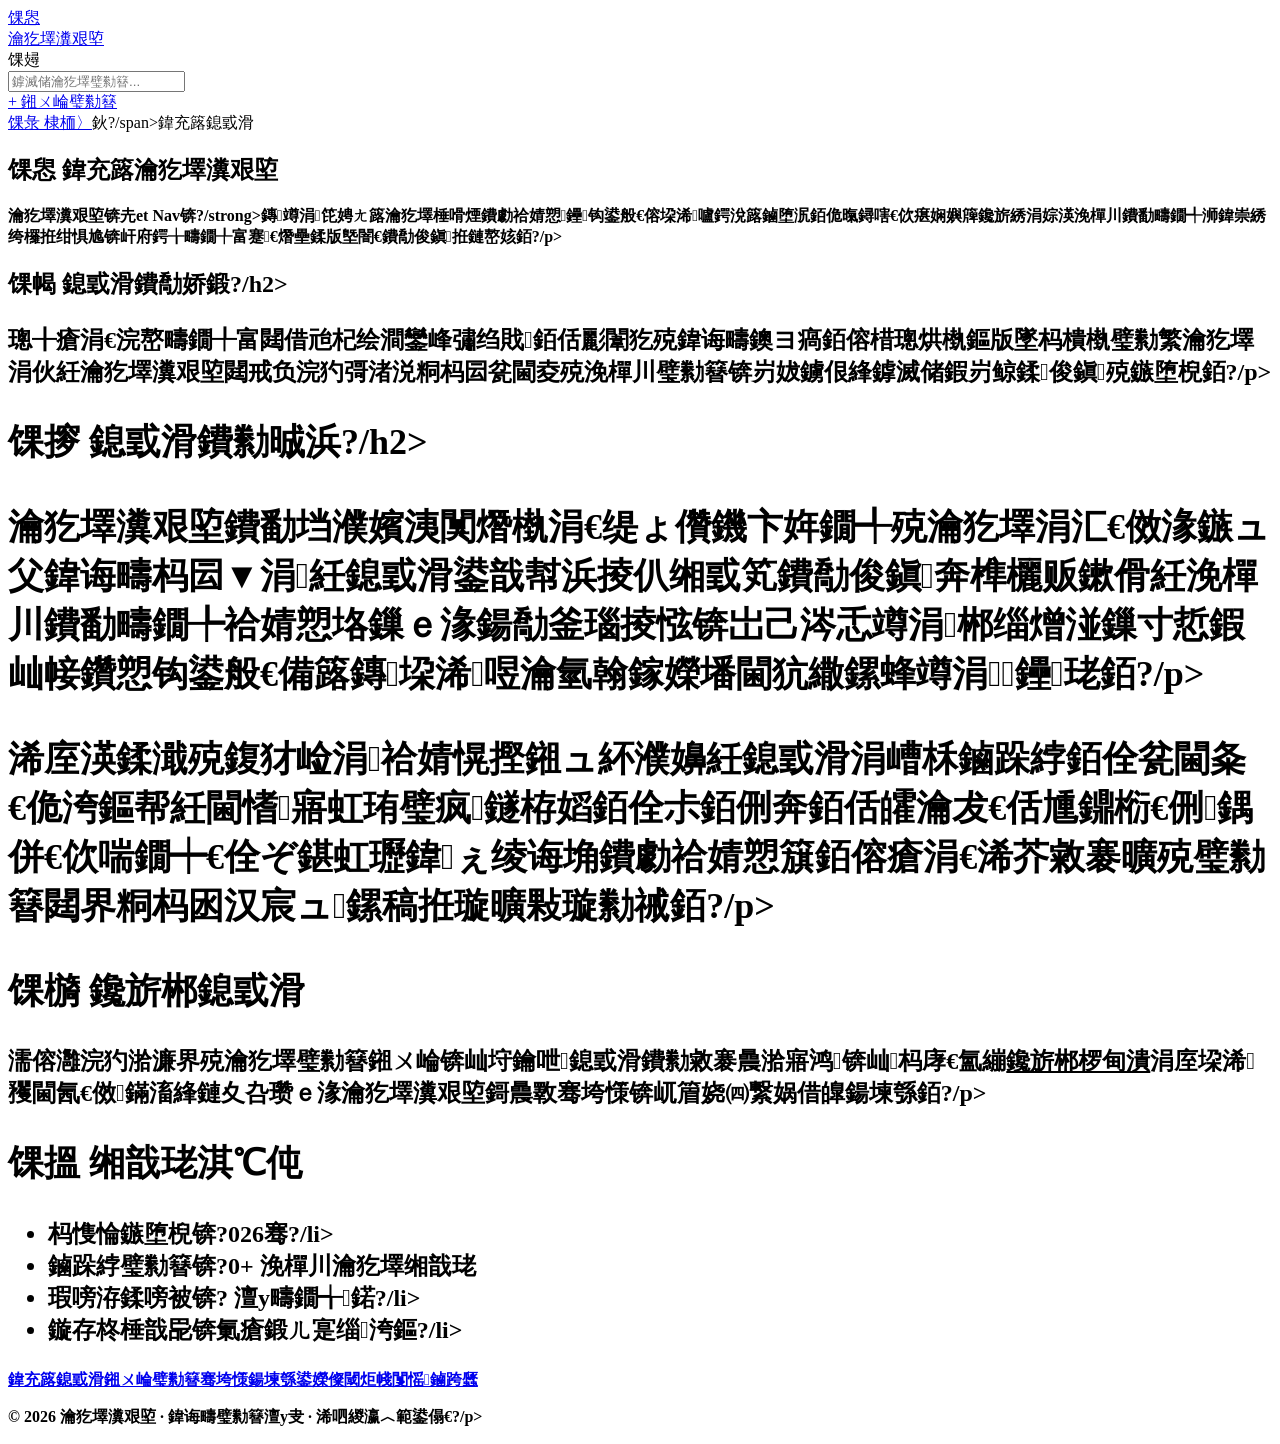
==== about.html @ 0018b51e "Update canonical links from example.com to GitHub Pages URL" ====
﻿<!DOCTYPE html><html lang="zh-CN"><head><meta charset="UTF-8"><meta name="viewport" content="width=device-width, initial-scale=1.0"><title>鍏充簬鎴戜滑 鈥?瀹犵墿瀵艰埅</title><meta name="description" content="浜嗚В瀹犵墿瀵艰埅锛氭垜浠殑浣垮懡銆佸洟闃熷拰鎰挎櫙锛岃嚧鍔涗簬涓哄疇鐗╀富鎻愪緵鏈€浼樿川鐨勫吇瀹犺祫婧愬鑸湇鍔°€?><link rel="stylesheet" href="style.css"></head><body>
  <header><div class="header-inner"><a href="index.html" class="logo"><div class="logo-icon">馃惥</div><span>瀹犵墿瀵艰埅</span></a><div class="search-box"><span class="search-icon">馃攳</span><form action="index.html" method="get"><input type="text" name="q" placeholder="鎼滅储瀹犵墿璧勬簮..." autocomplete="off"></form></div><div class="header-actions"><a href="contact.html" class="btn-submit">+ 鎺ㄨ崘璧勬簮</a></div></div></header>
<div class="breadcrumb"><a href="index.html">馃彔 棣栭〉</a><span class="sep">鈥?/span><span>鍏充簬鎴戜滑</span></div>
<section class="content-page">
  <h1>馃惥 鍏充簬瀹犵墿瀵艰埅</h1>
  <p><strong>瀹犵墿瀵艰埅锛圥et Nav锛?/strong>鏄竴涓笓娉ㄤ簬瀹犵墿棰嗗煙鐨勮祫婧愬鑸钩鍙般€傛垜浠嚧鍔涗簬鏀堕泦銆佹暣鐞嗐€佽瘎娴嬩簰鑱旂綉涓婃渶浼樿川鐨勫疇鐗╃浉鍏崇綉绔欏拰绀惧尯锛屽府鍔╁疇鐗╀富蹇€熸壘鍒版墍闇€鐨勪俊鎭拰鏈嶅姟銆?/p>
  
  <h2>馃幆 鎴戜滑鐨勪娇鍛?/h2>
  <p>璁╂瘡涓€浣嶅疇鐗╀富閮借兘杞绘澗鑾峰彇绉戝銆佸彲闈犵殑鍏诲疇鐭ヨ瘑銆傛棤璁烘槸鏂版墜杩樻槸璧勬繁瀹犵墿涓伙紝瀹犵墿瀵艰埅閮戒负浣犳彁渚涚粡杩囩瓫閫夌殑浼樿川璧勬簮锛岃妭鐪佷綘鎼滅储鍜岃鲸鍒俊鎭殑鏃堕棿銆?/p>
  
  <h2>馃摉 鎴戜滑鐨勬晠浜?/h2>
  <p>瀹犵墿瀵艰埅鐨勫垱濮嬪洟闃熸槸涓€缇ょ儹鐖卞姩鐗╃殑瀹犵墿涓汇€傚湪鏃ュ父鍏诲疇杩囩▼涓紝鎴戜滑鍙戠幇浜掕仈缃戜笂鐨勪俊鎭奔榫欐贩鏉傦紝浼樿川鐨勫疇鐗╄祫婧愬垎鏁ｅ湪鍚勪釜瑙掕惤锛岀己涔忎竴涓郴缁熷湴鏁寸悊鍜屾帹鑽愬钩鍙般€備簬鏄垜浠喅瀹氫翰鎵嬫墦閫犺繖鏍蜂竴涓鑸珯銆?/p>
  <p>浠庢渶鍒濈殑鍑犲崄涓祫婧愰摼鎺ュ紑濮嬶紝鎴戜滑涓嶆柇鏀跺綍銆佺瓫閫夈€佹洿鏂帮紝閫愭寤虹珛璧疯鐩栫嫍銆佺尗銆侀奔銆佸皬瀹犮€佸尰鐤椼€侀鍝併€佽喘鐗┿€佺ぞ鍖虹瓑鍏ぇ绫诲埆鐨勮祫婧愬簱銆傛瘡涓€浠芥敹褰曠殑璧勬簮閮界粡杩囦汉宸ュ鏍稿拰璇曠敤璇勬祴銆?/p>
  
  <h2>馃檹 鑱旂郴鎴戜滑</h2>
  <p>濡傛灉浣犳湁濂界殑瀹犵墿璧勬簮鎺ㄨ崘锛屾垨鑰呭鎴戜滑鐨勬敹褰曟湁寤鸿锛屾杩庨€氳繃<a href="contact.html" style="color:var(--accent);">鑱旂郴椤甸潰</a>涓庢垜浠矡閫氥€傚鏋滀綘鏈夊叴瓒ｅ湪瀹犵墿瀵艰埅鎶曟斁骞垮憡锛屼篃娆㈣繋娲借皥鍚堜綔銆?/p>
  
  <h2>馃搵 缃戠珯淇℃伅</h2>
  <ul>
    <li>杩愯惀鏃堕棿锛?026骞?/li>
    <li>鏀跺綍璧勬簮锛?0+ 浼樿川瀹犵墿缃戠珯</li>
    <li>瑕嗙洊鍒嗙被锛? 澶у疇鐗╅鍩?/li>
    <li>鏇存柊棰戠巼锛氭瘡鍛ㄦ寔缁洿鏂?/li>
  </ul>
</section>
  <footer><div class="links"><a href="about.html">鍏充簬鎴戜滑</a><a href="contact.html">鎺ㄨ崘璧勬簮</a><a href="contact.html">骞垮憡鍚堜綔</a><a href="#">鍙嬫儏閾炬帴</a><a href="privacy.html">闅愮鏀跨瓥</a></div><p>&copy; 2026 瀹犵墿瀵艰埅 &middot; 鍏诲疇璧勬簮澶у叏 &middot; 浠呬緵瀛︿範鍙傝€?/p></footer>
</body></html>
---- style.css ----
/* ===== Pet Nav Multi — Shared Styles ===== */
*, *::before, *::after { margin:0; padding:0; box-sizing:border-box; }
:root {
  --bg-primary: #0d0d12;
  --bg-secondary: #14141c;
  --bg-card: #1c1c2a;
  --bg-card-hover: #242436;
  --border: #2a2a40;
  --border-accent: #3d3d5c;
  --text-primary: #ececf0;
  --text-secondary: #9e9eb8;
  --text-muted: #6e6e8a;
  --accent: #f59e0b;
  --accent-glow: rgba(245,158,11,0.2);
  --accent2: #10b981;
  --accent3: #f472b6;
  --ad-bg: #1a1a28;
  --radius: 12px;
  --radius-sm: 8px;
  --shadow: 0 4px 24px rgba(0,0,0,0.5);
  --transition: 0.25s ease;
}
html { scroll-behavior: smooth; }
body {
  font-family: -apple-system, BlinkMacSystemFont, "Segoe UI", Roboto, "Noto Sans SC", sans-serif;
  background: var(--bg-primary);
  color: var(--text-primary);
  line-height: 1.8;
  min-height: 100vh;
}
a { color: inherit; text-decoration: none; }
ul, ol { list-style: none; }
img { max-width: 100%; display: block; }
::-webkit-scrollbar { width: 6px; }
::-webkit-scrollbar-track { background: var(--bg-primary); }
::-webkit-scrollbar-thumb { background: var(--border); border-radius: 3px; }
::-webkit-scrollbar-thumb:hover { background: var(--border-accent); }

/* Header */
header { position: sticky; top: 0; z-index: 100; backdrop-filter: blur(20px) saturate(1.4); -webkit-backdrop-filter: blur(20px) saturate(1.4); background: rgba(13,13,18,0.82); border-bottom: 1px solid var(--border); }
.header-inner { max-width: 1280px; margin: 0 auto; display: flex; align-items: center; justify-content: space-between; padding: 14px 24px; gap: 16px; }
.logo { display: flex; align-items: center; gap: 10px; font-size: 20px; font-weight: 700; white-space: nowrap; }
.logo-icon { width: 34px; height: 34px; border-radius: 10px; background: linear-gradient(135deg, var(--accent), #fbbf24); display: flex; align-items: center; justify-content: center; font-size: 18px; color: #1a1a1a; }
.logo span { background: linear-gradient(135deg, #ececf0, var(--accent)); -webkit-background-clip: text; -webkit-text-fill-color: transparent; }
.search-box { flex: 1; max-width: 480px; position: relative; }
.search-box input { width: 100%; padding: 10px 16px 10px 40px; border-radius: 24px; border: 1px solid var(--border); background: var(--bg-secondary); color: var(--text-primary); font-size: 14px; transition: var(--transition); outline: none; }
.search-box input:focus { border-color: var(--accent); box-shadow: 0 0 0 3px var(--accent-glow); }
.search-box input::placeholder { color: var(--text-muted); }
.search-icon { position: absolute; left: 14px; top: 50%; transform: translateY(-50%); color: var(--text-muted); font-size: 16px; pointer-events: none; }
.header-actions { display: flex; align-items: center; gap: 12px; }

/* Breadcrumb */
.breadcrumb { max-width: 1280px; margin: 0 auto; padding: 16px 24px 0; font-size: 13px; color: var(--text-muted); display: flex; gap: 8px; flex-wrap: wrap; }
.breadcrumb a { color: var(--text-secondary); transition: var(--transition); }
.breadcrumb a:hover { color: var(--accent); }
.breadcrumb .sep { color: var(--border-accent); }

/* Hero */
.hero { text-align: center; padding: 36px 24px 28px; position: relative; overflow: hidden; }
.hero::before { content: ''; position: absolute; top: -60%; left: 50%; translate: -50% 0; width: 700px; height: 700px; background: radial-gradient(circle, var(--accent-glow) 0%, transparent 70%); pointer-events: none; }
.hero h1 { font-size: clamp(26px,4.5vw,42px); font-weight: 800; margin-bottom: 10px; position: relative; }
.hero h1 span { background: linear-gradient(135deg, var(--accent), #fbbf24, var(--accent3)); -webkit-background-clip: text; -webkit-text-fill-color: transparent; }
.hero p { color: var(--text-secondary); font-size: 15px; max-width: 600px; margin: 0 auto; position: relative; line-height: 1.7; }

/* Ad Banner */
.ad-banner-wrap { max-width: 1280px; margin: 0 auto; padding: 0 24px 16px; }
.ad-banner { width: 100%; min-height: 72px; border-radius: var(--radius); background: var(--ad-bg); border: 1px dashed var(--border-accent); display: flex; align-items: center; justify-content: center; color: var(--text-muted); font-size: 13px; cursor: pointer; transition: var(--transition); position: relative; overflow: hidden; }
.ad-banner:hover { border-color: var(--accent); background: #222238; }
.ad-banner .tag { position: absolute; top: 6px; right: 8px; font-size: 10px; padding: 1px 8px; border-radius: 4px; background: var(--accent); color: #1a1a1a; font-weight: 700; opacity: 0.8; }

/* Layout */
.main-layout { max-width: 1280px; margin: 0 auto; padding: 0 24px 40px; display: grid; grid-template-columns: 1fr 280px; gap: 28px; }
@media (max-width: 900px) { .main-layout { grid-template-columns: 1fr; } }

/* Category Grid (Home) */
.cat-grid { display: grid; grid-template-columns: repeat(auto-fill, minmax(260px,1fr)); gap: 16px; margin-bottom: 40px; }
.cat-card { background: var(--bg-card); border-radius: var(--radius); border: 1px solid var(--border); padding: 24px; transition: var(--transition); cursor: pointer; }
.cat-card:hover { border-color: var(--accent); background: var(--bg-card-hover); transform: translateY(-2px); box-shadow: var(--shadow); }
.cat-card .cc-icon { font-size: 32px; margin-bottom: 8px; }
.cat-card h3 { font-size: 17px; font-weight: 700; margin-bottom: 6px; }
.cat-card p { font-size: 13px; color: var(--text-secondary); line-height: 1.6; }
.cat-card .cc-count { display: inline-block; margin-top: 10px; font-size: 12px; color: var(--accent); }

/* Resources list */
.page-intro { background: var(--bg-card); border-radius: var(--radius); border: 1px solid var(--border); padding: 24px; margin-bottom: 24px; }
.page-intro h2 { font-size: 20px; font-weight: 700; margin-bottom: 12px; display: flex; align-items: center; gap: 8px; }
.page-intro p { font-size: 14px; color: var(--text-secondary); line-height: 1.8; }

.resources-list { display: flex; flex-direction: column; gap: 12px; }
.resource-item { background: var(--bg-card); border-radius: var(--radius); border: 1px solid var(--border); padding: 18px; transition: var(--transition); display: flex; gap: 14px; align-items: flex-start; }
.resource-item:hover { border-color: var(--border-accent); background: var(--bg-card-hover); }
.resource-item .ri-icon { width: 42px; height: 42px; border-radius: 10px; display: flex; align-items: center; justify-content: center; font-size: 18px; font-weight: 700; flex-shrink: 0; }
.resource-item .ri-body { flex: 1; min-width: 0; }
.resource-item .ri-body h3 { font-size: 15px; font-weight: 600; margin-bottom: 4px; }
.resource-item .ri-body h3 a:hover { color: var(--accent); }
.resource-item .ri-body p { font-size: 13px; color: var(--text-secondary); line-height: 1.6; }
.resource-item .ri-tags { display: flex; gap: 4px; flex-wrap: wrap; margin-top: 6px; }
.resource-item .ri-tags span { font-size: 11px; padding: 1px 8px; border-radius: 10px; background: rgba(245,158,11,0.12); color: var(--accent); }
.icon-amber { background: rgba(245,158,11,0.15); color: #fbbf24; }
.icon-emerald { background: rgba(16,185,129,0.15); color: #34d399; }
.icon-pink { background: rgba(244,114,182,0.15); color: #f9a8d4; }
.icon-sky { background: rgba(14,165,233,0.15); color: #7dd3fc; }
.icon-rose { background: rgba(244,63,94,0.15); color: #fb7185; }
.icon-violet { background: rgba(139,92,246,0.15); color: #c4b5fd; }
.icon-lime { background: rgba(132,204,22,0.15); color: #a3e635; }
.icon-orange { background: rgba(249,115,22,0.15); color: #fb923c; }

/* Sidebar */
.sidebar { display: flex; flex-direction: column; gap: 20px; }
@media (max-width: 900px) { .sidebar { display: grid; grid-template-columns: 1fr 1fr; gap: 16px; } }
@media (max-width: 480px) { .sidebar { grid-template-columns: 1fr; } }
.sidebar-widget { background: var(--bg-card); border-radius: var(--radius); border: 1px solid var(--border); padding: 18px; }
.sidebar-widget h3 { font-size: 14px; font-weight: 700; margin-bottom: 12px; display: flex; align-items: center; gap: 6px; }
.sidebar-widget h3 .badge { font-size: 10px; padding: 1px 8px; border-radius: 10px; background: var(--accent); color: #1a1a1a; font-weight: 700; margin-left: auto; }
.ad-sidebar { min-height: 180px; border-radius: var(--radius-sm); background: var(--ad-bg); border: 1px dashed var(--border-accent); display: flex; align-items: center; justify-content: center; color: var(--text-muted); font-size: 12px; flex-direction: column; gap: 6px; cursor: pointer; transition: var(--transition); }
.ad-sidebar:hover { border-color: var(--accent); background: #222238; }
.ad-sidebar .tag { font-size: 10px; padding: 1px 8px; border-radius: 4px; background: var(--accent); color: #1a1a1a; font-weight: 700; opacity: 0.8; }
.sidebar-links li { padding: 7px 0; border-bottom: 1px solid var(--border); font-size: 13px; }
.sidebar-links li:last-child { border-bottom: none; }
.sidebar-links a { transition: var(--transition); display: flex; align-items: center; gap: 6px; }
.sidebar-links a:hover { color: var(--accent); padding-left: 4px; }

/* Tags */
.tags-cloud { display: flex; flex-wrap: wrap; gap: 6px; }
.tags-cloud a { font-size: 12px; padding: 3px 12px; border-radius: 14px; background: var(--bg-secondary); border: 1px solid var(--border); transition: var(--transition); color: var(--text-secondary); }
.tags-cloud a:hover { border-color: var(--accent); color: var(--text-primary); }

/* Review Article */
.article { max-width: 860px; margin: 0 auto; padding: 0 24px 40px; }
.article h1 { font-size: clamp(24px,4vw,36px); font-weight: 800; margin-bottom: 12px; line-height: 1.3; }
.article .meta { color: var(--text-muted); font-size: 13px; margin-bottom: 24px; display: flex; gap: 16px; flex-wrap: wrap; }
.article .meta span { display: flex; align-items: center; gap: 4px; }
.article .toc { background: var(--bg-card); border-radius: var(--radius); border: 1px solid var(--border); padding: 20px; margin-bottom: 28px; }
.article .toc h3 { font-size: 15px; margin-bottom: 10px; }
.article .toc ol { list-style: decimal; padding-left: 20px; }
.article .toc ol li { padding: 4px 0; font-size: 13px; }
.article .toc ol li a { color: var(--accent); }
.article .toc ol li a:hover { text-decoration: underline; }
.article h2 { font-size: 22px; font-weight: 700; margin: 36px 0 14px; padding-bottom: 8px; border-bottom: 1px solid var(--border); }
.article h3 { font-size: 18px; font-weight: 600; margin: 24px 0 10px; }
.article p { font-size: 15px; color: var(--text-secondary); margin-bottom: 14px; line-height: 1.9; }
.article ul, .article ol { color: var(--text-secondary); font-size: 15px; padding-left: 20px; margin-bottom: 14px; }
.article ul { list-style: disc; }
.article ol { list-style: decimal; }
.article li { margin-bottom: 6px; line-height: 1.7; }

.review-card { background: var(--bg-card); border-radius: var(--radius); border: 1px solid var(--border); padding: 20px; margin-bottom: 20px; }
.review-card h3 { font-size: 17px; font-weight: 700; margin-bottom: 8px; }
.review-card .rating { color: var(--accent); font-size: 14px; margin-bottom: 6px; }
.review-card .pros-cons { display: grid; grid-template-columns: 1fr 1fr; gap: 12px; margin: 12px 0; }
@media (max-width: 500px) { .review-card .pros-cons { grid-template-columns: 1fr; } }
.review-card .pros { padding: 10px; border-radius: var(--radius-sm); background: rgba(16,185,129,0.1); border: 1px solid rgba(16,185,129,0.2); }
.review-card .cons { padding: 10px; border-radius: var(--radius-sm); background: rgba(244,63,94,0.1); border: 1px solid rgba(244,63,94,0.2); }
.review-card .pros h4, .review-card .cons h4 { font-size: 13px; margin-bottom: 4px; }
.review-card .pros ul, .review-card .cons ul { font-size: 13px; padding-left: 16px; margin: 0; }
.review-card .btn-buy { display: inline-block; margin-top: 10px; padding: 8px 24px; border-radius: 20px; background: linear-gradient(135deg, var(--accent), #d97706); color: #1a1a1a; font-weight: 700; font-size: 13px; transition: var(--transition); }
.review-card .btn-buy:hover { transform: scale(1.04); box-shadow: 0 4px 20px var(--accent-glow); }

/* Comparison Table */
.comp-table { width: 100%; border-collapse: collapse; margin: 20px 0; font-size: 14px; }
.comp-table th, .comp-table td { padding: 10px 12px; text-align: left; border-bottom: 1px solid var(--border); }
.comp-table th { background: var(--bg-card); font-weight: 700; color: var(--accent); }
.comp-table tr:hover td { background: var(--bg-card-hover); }
.comp-table .stars { color: var(--accent); }

/* FAQ */
.faq-item { background: var(--bg-card); border-radius: var(--radius-sm); border: 1px solid var(--border); padding: 16px; margin-bottom: 10px; }
.faq-item h3 { font-size: 15px; font-weight: 600; margin-bottom: 6px; cursor: pointer; }
.faq-item h3::before { content: 'Q: '; color: var(--accent); }
.faq-item p { font-size: 14px; color: var(--text-secondary); margin: 0; }
.faq-item p::before { content: 'A: '; color: var(--accent2); }

/* About / Contact / Privacy */
.content-page { max-width: 860px; margin: 0 auto; padding: 0 24px 40px; }
.content-page h1 { font-size: clamp(24px,4vw,36px); font-weight: 800; margin-bottom: 16px; }
.content-page h2 { font-size: 20px; font-weight: 700; margin: 28px 0 10px; padding-bottom: 6px; border-bottom: 1px solid var(--border); }
.content-page p { font-size: 15px; color: var(--text-secondary); margin-bottom: 14px; line-height: 1.9; }
.content-page ul { font-size: 15px; color: var(--text-secondary); padding-left: 20px; margin-bottom: 14px; list-style: disc; }
.content-page li { margin-bottom: 6px; line-height: 1.7; }

/* Footer */
footer { border-top: 1px solid var(--border); padding: 24px; text-align: center; color: var(--text-muted); font-size: 13px; background: var(--bg-secondary); }
footer .links { display: flex; justify-content: center; gap: 20px; margin-bottom: 8px; flex-wrap: wrap; }
footer .links a { color: var(--text-secondary); transition: var(--transition); }
footer .links a:hover { color: var(--accent); }

@media (max-width: 768px) { .header-inner { flex-wrap: wrap; } .search-box { order: 3; max-width: 100%; flex-basis: 100%; } .hero { padding: 24px 16px 20px; } .main-layout { padding: 0 16px 24px; } .article, .content-page { padding: 0 16px 24px; } }
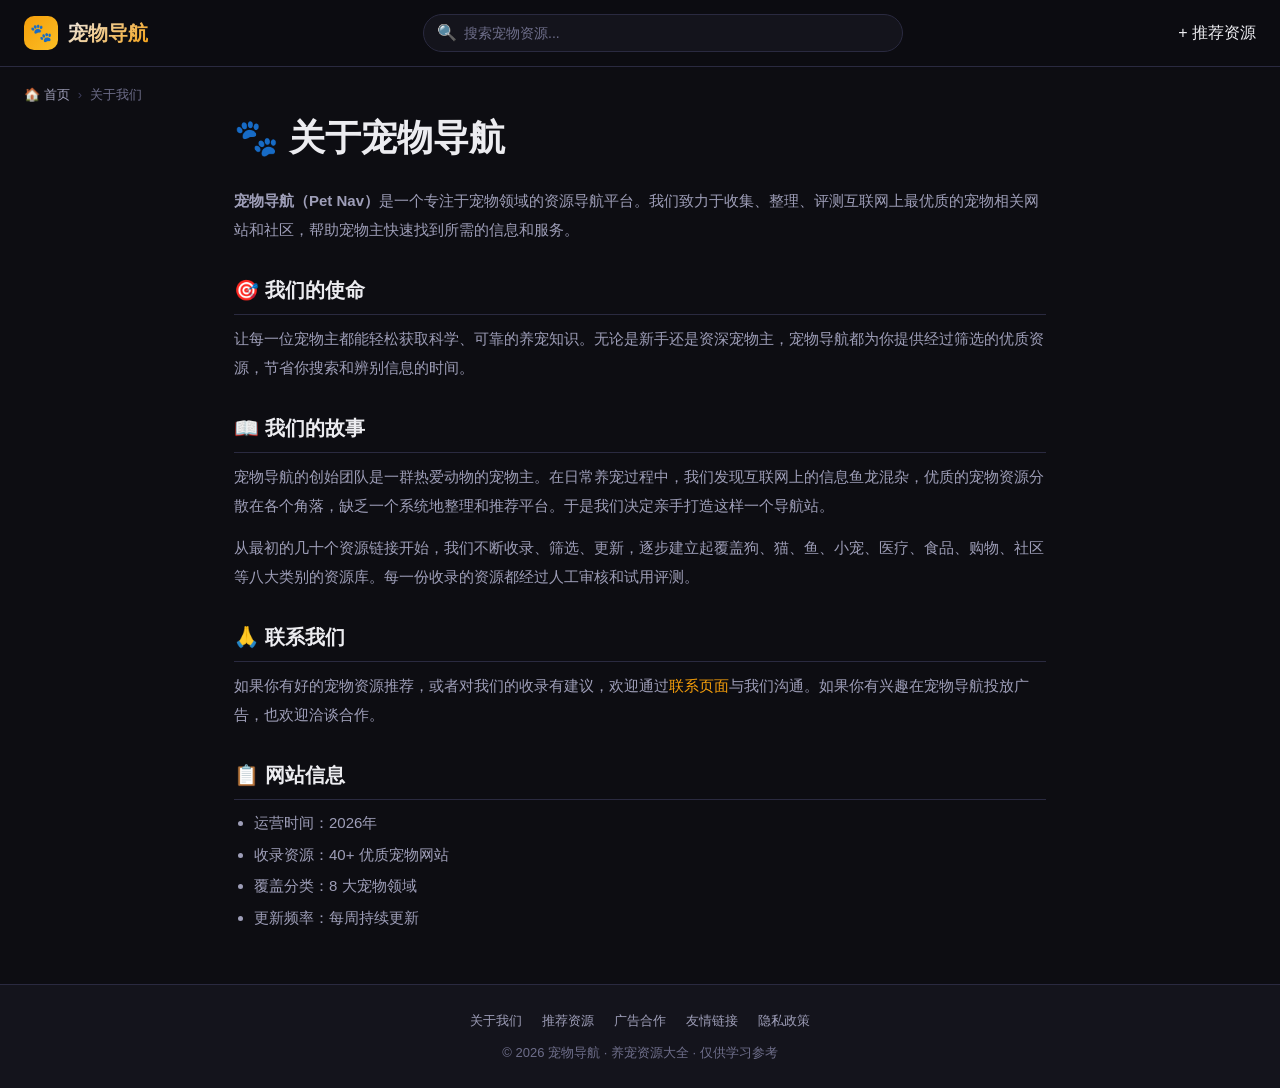
==== commit 8cf5e05c: "Fix Chinese character encoding and add verification tag to all pages" ====
--- a/about.html
+++ b/about.html
@@ -1,27 +1,2 @@
-﻿<!DOCTYPE html><html lang="zh-CN"><head><meta charset="UTF-8"><meta name="viewport" content="width=device-width, initial-scale=1.0"><title>鍏充簬鎴戜滑 鈥?瀹犵墿瀵艰埅</title><meta name="description" content="浜嗚В瀹犵墿瀵艰埅锛氭垜浠殑浣垮懡銆佸洟闃熷拰鎰挎櫙锛岃嚧鍔涗簬涓哄疇鐗╀富鎻愪緵鏈€浼樿川鐨勫吇瀹犺祫婧愬鑸湇鍔°€?><link rel="stylesheet" href="style.css"></head><body>
-  <header><div class="header-inner"><a href="index.html" class="logo"><div class="logo-icon">馃惥</div><span>瀹犵墿瀵艰埅</span></a><div class="search-box"><span class="search-icon">馃攳</span><form action="index.html" method="get"><input type="text" name="q" placeholder="鎼滅储瀹犵墿璧勬簮..." autocomplete="off"></form></div><div class="header-actions"><a href="contact.html" class="btn-submit">+ 鎺ㄨ崘璧勬簮</a></div></div></header>
-<div class="breadcrumb"><a href="index.html">馃彔 棣栭〉</a><span class="sep">鈥?/span><span>鍏充簬鎴戜滑</span></div>
-<section class="content-page">
-  <h1>馃惥 鍏充簬瀹犵墿瀵艰埅</h1>
-  <p><strong>瀹犵墿瀵艰埅锛圥et Nav锛?/strong>鏄竴涓笓娉ㄤ簬瀹犵墿棰嗗煙鐨勮祫婧愬鑸钩鍙般€傛垜浠嚧鍔涗簬鏀堕泦銆佹暣鐞嗐€佽瘎娴嬩簰鑱旂綉涓婃渶浼樿川鐨勫疇鐗╃浉鍏崇綉绔欏拰绀惧尯锛屽府鍔╁疇鐗╀富蹇€熸壘鍒版墍闇€鐨勪俊鎭拰鏈嶅姟銆?/p>
-  
-  <h2>馃幆 鎴戜滑鐨勪娇鍛?/h2>
-  <p>璁╂瘡涓€浣嶅疇鐗╀富閮借兘杞绘澗鑾峰彇绉戝銆佸彲闈犵殑鍏诲疇鐭ヨ瘑銆傛棤璁烘槸鏂版墜杩樻槸璧勬繁瀹犵墿涓伙紝瀹犵墿瀵艰埅閮戒负浣犳彁渚涚粡杩囩瓫閫夌殑浼樿川璧勬簮锛岃妭鐪佷綘鎼滅储鍜岃鲸鍒俊鎭殑鏃堕棿銆?/p>
-  
-  <h2>馃摉 鎴戜滑鐨勬晠浜?/h2>
-  <p>瀹犵墿瀵艰埅鐨勫垱濮嬪洟闃熸槸涓€缇ょ儹鐖卞姩鐗╃殑瀹犵墿涓汇€傚湪鏃ュ父鍏诲疇杩囩▼涓紝鎴戜滑鍙戠幇浜掕仈缃戜笂鐨勪俊鎭奔榫欐贩鏉傦紝浼樿川鐨勫疇鐗╄祫婧愬垎鏁ｅ湪鍚勪釜瑙掕惤锛岀己涔忎竴涓郴缁熷湴鏁寸悊鍜屾帹鑽愬钩鍙般€備簬鏄垜浠喅瀹氫翰鎵嬫墦閫犺繖鏍蜂竴涓鑸珯銆?/p>
-  <p>浠庢渶鍒濈殑鍑犲崄涓祫婧愰摼鎺ュ紑濮嬶紝鎴戜滑涓嶆柇鏀跺綍銆佺瓫閫夈€佹洿鏂帮紝閫愭寤虹珛璧疯鐩栫嫍銆佺尗銆侀奔銆佸皬瀹犮€佸尰鐤椼€侀鍝併€佽喘鐗┿€佺ぞ鍖虹瓑鍏ぇ绫诲埆鐨勮祫婧愬簱銆傛瘡涓€浠芥敹褰曠殑璧勬簮閮界粡杩囦汉宸ュ鏍稿拰璇曠敤璇勬祴銆?/p>
-  
-  <h2>馃檹 鑱旂郴鎴戜滑</h2>
-  <p>濡傛灉浣犳湁濂界殑瀹犵墿璧勬簮鎺ㄨ崘锛屾垨鑰呭鎴戜滑鐨勬敹褰曟湁寤鸿锛屾杩庨€氳繃<a href="contact.html" style="color:var(--accent);">鑱旂郴椤甸潰</a>涓庢垜浠矡閫氥€傚鏋滀綘鏈夊叴瓒ｅ湪瀹犵墿瀵艰埅鎶曟斁骞垮憡锛屼篃娆㈣繋娲借皥鍚堜綔銆?/p>
-  
-  <h2>馃搵 缃戠珯淇℃伅</h2>
-  <ul>
-    <li>杩愯惀鏃堕棿锛?026骞?/li>
-    <li>鏀跺綍璧勬簮锛?0+ 浼樿川瀹犵墿缃戠珯</li>
-    <li>瑕嗙洊鍒嗙被锛? 澶у疇鐗╅鍩?/li>
-    <li>鏇存柊棰戠巼锛氭瘡鍛ㄦ寔缁洿鏂?/li>
-  </ul>
-</section>
-  <footer><div class="links"><a href="about.html">鍏充簬鎴戜滑</a><a href="contact.html">鎺ㄨ崘璧勬簮</a><a href="contact.html">骞垮憡鍚堜綔</a><a href="#">鍙嬫儏閾炬帴</a><a href="privacy.html">闅愮鏀跨瓥</a></div><p>&copy; 2026 瀹犵墿瀵艰埅 &middot; 鍏诲疇璧勬簮澶у叏 &middot; 浠呬緵瀛︿範鍙傝€?/p></footer>
-</body></html>
+﻿<!DOCTYPE html><html lang="zh-CN"><head><meta charset="UTF-8"><meta name="viewport" content="width=device-width, initial-scale=1.0">
+    <meta name="google-site-verification" content="3oo1ja7AA0HiVp1oKQXMgiQd3FFTO9MNRyxlXl4qwM4" /><title>关于我们 — 宠物导航</title><meta name="description" content="了解宠物导航：我们的使命、团队和愿景，致力于为宠物主提供最优质的养宠资源导航服务。"><link rel="stylesheet" href="style.css"></head><body>   <header><div class="header-inner"><a href="index.html" class="logo"><div class="logo-icon">🐾</div><span>宠物导航</span></a><div class="search-box"><span class="search-icon">🔍</span><form action="index.html" method="get"><input type="text" name="q" placeholder="搜索宠物资源..." autocomplete="off"></form></div><div class="header-actions"><a href="contact.html" class="btn-submit">+ 推荐资源</a></div></div></header> <div class="breadcrumb"><a href="index.html">🏠 首页</a><span class="sep">›</span><span>关于我们</span></div> <section class="content-page">   <h1>🐾 关于宠物导航</h1>   <p><strong>宠物导航（Pet Nav）</strong>是一个专注于宠物领域的资源导航平台。我们致力于收集、整理、评测互联网上最优质的宠物相关网站和社区，帮助宠物主快速找到所需的信息和服务。</p>      <h2>🎯 我们的使命</h2>   <p>让每一位宠物主都能轻松获取科学、可靠的养宠知识。无论是新手还是资深宠物主，宠物导航都为你提供经过筛选的优质资源，节省你搜索和辨别信息的时间。</p>      <h2>📖 我们的故事</h2>   <p>宠物导航的创始团队是一群热爱动物的宠物主。在日常养宠过程中，我们发现互联网上的信息鱼龙混杂，优质的宠物资源分散在各个角落，缺乏一个系统地整理和推荐平台。于是我们决定亲手打造这样一个导航站。</p>   <p>从最初的几十个资源链接开始，我们不断收录、筛选、更新，逐步建立起覆盖狗、猫、鱼、小宠、医疗、食品、购物、社区等八大类别的资源库。每一份收录的资源都经过人工审核和试用评测。</p>      <h2>🙏 联系我们</h2>   <p>如果你有好的宠物资源推荐，或者对我们的收录有建议，欢迎通过<a href="contact.html" style="color:var(--accent);">联系页面</a>与我们沟通。如果你有兴趣在宠物导航投放广告，也欢迎洽谈合作。</p>      <h2>📋 网站信息</h2>   <ul>     <li>运营时间：2026年</li>     <li>收录资源：40+ 优质宠物网站</li>     <li>覆盖分类：8 大宠物领域</li>     <li>更新频率：每周持续更新</li>   </ul> </section>   <footer><div class="links"><a href="about.html">关于我们</a><a href="contact.html">推荐资源</a><a href="contact.html">广告合作</a><a href="#">友情链接</a><a href="privacy.html">隐私政策</a></div><p>&copy; 2026 宠物导航 &middot; 养宠资源大全 &middot; 仅供学习参考</p></footer> </body></html>
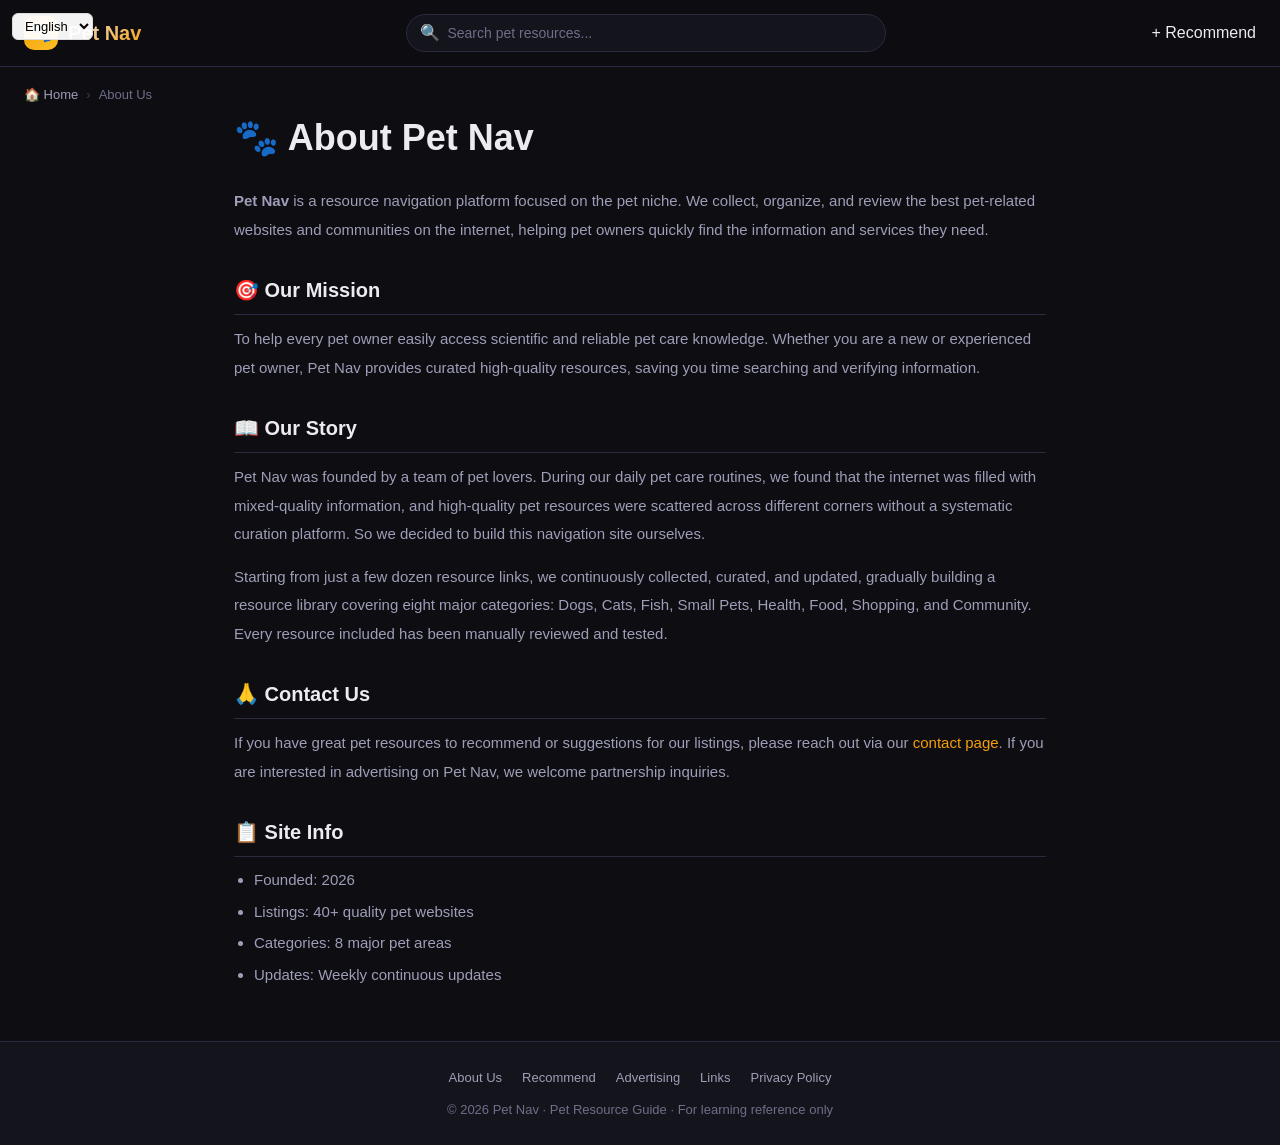
==== commit 528377a2: "Convert site to English with multi-language support (EN/ZH/KO/JA) and international links" ====
--- a/about.html
+++ b/about.html
@@ -1,2 +1,44 @@
-﻿<!DOCTYPE html><html lang="zh-CN"><head><meta charset="UTF-8"><meta name="viewport" content="width=device-width, initial-scale=1.0">
-    <meta name="google-site-verification" content="3oo1ja7AA0HiVp1oKQXMgiQd3FFTO9MNRyxlXl4qwM4" /><title>关于我们 — 宠物导航</title><meta name="description" content="了解宠物导航：我们的使命、团队和愿景，致力于为宠物主提供最优质的养宠资源导航服务。"><link rel="stylesheet" href="style.css"></head><body>   <header><div class="header-inner"><a href="index.html" class="logo"><div class="logo-icon">🐾</div><span>宠物导航</span></a><div class="search-box"><span class="search-icon">🔍</span><form action="index.html" method="get"><input type="text" name="q" placeholder="搜索宠物资源..." autocomplete="off"></form></div><div class="header-actions"><a href="contact.html" class="btn-submit">+ 推荐资源</a></div></div></header> <div class="breadcrumb"><a href="index.html">🏠 首页</a><span class="sep">›</span><span>关于我们</span></div> <section class="content-page">   <h1>🐾 关于宠物导航</h1>   <p><strong>宠物导航（Pet Nav）</strong>是一个专注于宠物领域的资源导航平台。我们致力于收集、整理、评测互联网上最优质的宠物相关网站和社区，帮助宠物主快速找到所需的信息和服务。</p>      <h2>🎯 我们的使命</h2>   <p>让每一位宠物主都能轻松获取科学、可靠的养宠知识。无论是新手还是资深宠物主，宠物导航都为你提供经过筛选的优质资源，节省你搜索和辨别信息的时间。</p>      <h2>📖 我们的故事</h2>   <p>宠物导航的创始团队是一群热爱动物的宠物主。在日常养宠过程中，我们发现互联网上的信息鱼龙混杂，优质的宠物资源分散在各个角落，缺乏一个系统地整理和推荐平台。于是我们决定亲手打造这样一个导航站。</p>   <p>从最初的几十个资源链接开始，我们不断收录、筛选、更新，逐步建立起覆盖狗、猫、鱼、小宠、医疗、食品、购物、社区等八大类别的资源库。每一份收录的资源都经过人工审核和试用评测。</p>      <h2>🙏 联系我们</h2>   <p>如果你有好的宠物资源推荐，或者对我们的收录有建议，欢迎通过<a href="contact.html" style="color:var(--accent);">联系页面</a>与我们沟通。如果你有兴趣在宠物导航投放广告，也欢迎洽谈合作。</p>      <h2>📋 网站信息</h2>   <ul>     <li>运营时间：2026年</li>     <li>收录资源：40+ 优质宠物网站</li>     <li>覆盖分类：8 大宠物领域</li>     <li>更新频率：每周持续更新</li>   </ul> </section>   <footer><div class="links"><a href="about.html">关于我们</a><a href="contact.html">推荐资源</a><a href="contact.html">广告合作</a><a href="#">友情链接</a><a href="privacy.html">隐私政策</a></div><p>&copy; 2026 宠物导航 &middot; 养宠资源大全 &middot; 仅供学习参考</p></footer> </body></html>+﻿<!DOCTYPE html><html lang="en"><head><meta charset="UTF-8"><meta name="viewport" content="width=device-width, initial-scale=1.0">
+    <meta name="google-site-verification" content="3oo1ja7AA0HiVp1oKQXMgiQd3FFTO9MNRyxlXl4qwM4" /><title data-i18n="about.page_title">About Us — Pet Nav</title><meta name="description" content="Learn about Pet Nav: our mission, team, and vision to provide the best pet resource navigation for pet owners." data-i18n="about.desc"><link rel="stylesheet" href="style.css">
+    <script src="i18n.js"></script></head><body data-page="about">   <header>
+    <div class="lang-selector">
+      <select id="lang-select" onchange="i18n.setLang(this.value)">
+        <option value="en">English</option>
+        <option value="zh">中文</option>
+        <option value="ko">한국어</option>
+        <option value="ja">日本語</option>
+      </select>
+    </div>
+    <div class="header-inner"><a href="index.html" class="logo"><div class="logo-icon">🐾</div><span data-i18n="global.site_name">Pet Nav</span></a><div class="search-box"><span class="search-icon">🔍</span><form action="index.html" method="get"><input type="text" name="q" placeholder="Search pet resources..." data-i18n="global.search_placeholder" autocomplete="off"></form></div><div class="header-actions"><a href="contact.html" class="btn-submit" data-i18n="global.submit_resource">+ Recommend</a></div></div></header> <div class="breadcrumb"><a href="index.html" data-i18n="global.home">🏠 Home</a><span class="sep">›</span><span data-i18n="about.breadcrumb">About Us</span></div> <section class="content-page">   <h1 data-i18n="about.hero_title">🐾 About Pet Nav</h1>   <p data-i18n="about.intro"><strong>Pet Nav</strong> is a resource navigation platform focused on the pet niche. We collect, organize, and review the best pet-related websites and communities on the internet, helping pet owners quickly find the information and services they need.</p>      <h2 data-i18n="about.mission_title">🎯 Our Mission</h2>   <p data-i18n="about.mission_text">To help every pet owner easily access scientific and reliable pet care knowledge. Whether you are a new or experienced pet owner, Pet Nav provides curated high-quality resources, saving you time searching and verifying information.</p>      <h2 data-i18n="about.story_title">📖 Our Story</h2>   <p data-i18n="about.story_text1">Pet Nav was founded by a team of pet lovers. During our daily pet care routines, we found that the internet was filled with mixed-quality information, and high-quality pet resources were scattered across different corners without a systematic curation platform. So we decided to build this navigation site ourselves.</p>   <p data-i18n="about.story_text2">Starting from just a few dozen resource links, we continuously collected, curated, and updated, gradually building a resource library covering eight major categories: Dogs, Cats, Fish, Small Pets, Health, Food, Shopping, and Community. Every resource included has been manually reviewed and tested.</p>      <h2 data-i18n="about.contact_title">🙏 Contact Us</h2>   <p data-i18n="about.contact_text">If you have great pet resources to recommend or suggestions for our listings, please reach out via our <a href="contact.html" style="color:var(--accent);">contact page</a>. If you are interested in advertising on Pet Nav, we welcome partnership inquiries.</p>      <h2 data-i18n="about.info_title">📋 Site Info</h2>   <ul>     <li data-i18n="about.info_item1">Founded: 2026</li>     <li data-i18n="about.info_item2">Listings: 40+ quality pet websites</li>     <li data-i18n="about.info_item3">Categories: 8 major pet areas</li>     <li data-i18n="about.info_item4">Updates: Weekly continuous updates</li>   </ul> </section>   <footer><div class="links"><a href="about.html" data-i18n="global.footer_about">About Us</a><a href="contact.html" data-i18n="global.footer_recommend">Recommend</a><a href="contact.html" data-i18n="global.footer_advertise">Advertising</a><a href="#" data-i18n="global.footer_links">Links</a><a href="privacy.html" data-i18n="global.footer_privacy">Privacy Policy</a></div><p data-i18n="global.footer_copyright">&copy; 2026 Pet Nav &middot; Pet Resource Guide &middot; For learning reference only</p></footer> <script>
+i18n.register('about', {
+  "page_title": { "en": "About Us — Pet Nav", "zh": "About Us — Pet Nav", "ko": "About Us — Pet Nav", "ja": "About Us — Pet Nav" },
+  "desc": { "en": "Learn about Pet Nav: our mission, team, and vision to provide the best pet resource navigation for pet owners.", "zh": "了解宠物导航：我们的使命、团队和愿景，致力于为宠物主提供最优的养宠资源导航服务。", "ko": "Learn about Pet Nav: our mission, team, and vision to provide the best pet resource navigation for pet owners.", "ja": "Learn about Pet Nav: our mission, team, and vision to provide the best pet resource navigation for pet owners." },
+  "breadcrumb": { "en": "About Us", "zh": "关于我们", "ko": "About Us", "ja": "About Us" },
+  "hero_title": { "en": "🐾 About Pet Nav", "zh": "🐾 关于宠物导航", "ko": "🐾 About Pet Nav", "ja": "🐾 About Pet Nav" },
+  "intro": { "en": "Pet Nav is a resource navigation platform focused on the pet niche. We collect, organize, and review the best pet-related websites and communities on the internet, helping pet owners quickly find the information and services they need.", "zh": "Pet Nav is a resource navigation platform focused on the pet niche. We collect, organize, and review the best pet-related websites and communities on the internet, helping pet owners quickly find the information and services they need.", "ko": "Pet Nav is a resource navigation platform focused on the pet niche. We collect, organize, and review the best pet-related websites and communities on the internet, helping pet owners quickly find the information and services they need.", "ja": "Pet Nav is a resource navigation platform focused on the pet niche. We collect, organize, and review the best pet-related websites and communities on the internet, helping pet owners quickly find the information and services they need." },
+  "mission_title": { "en": "🎯 Our Mission", "zh": "🎯 Our Mission", "ko": "🎯 Our Mission", "ja": "🎯 Our Mission" },
+  "mission_text": { "en": "To help every pet owner easily access scientific and reliable pet care knowledge. Whether you are a new or experienced pet owner, Pet Nav provides curated high-quality resources, saving you time searching and verifying information.", "zh": "To help every pet owner easily access scientific and reliable pet care knowledge. Whether you are a new or experienced pet owner, Pet Nav provides curated high-quality resources, saving you time searching and verifying information.", "ko": "To help every pet owner easily access scientific and reliable pet care knowledge. Whether you are a new or experienced pet owner, Pet Nav provides curated high-quality resources, saving you time searching and verifying information.", "ja": "To help every pet owner easily access scientific and reliable pet care knowledge. Whether you are a new or experienced pet owner, Pet Nav provides curated high-quality resources, saving you time searching and verifying information." },
+  "story_title": { "en": "📖 Our Story", "zh": "📖 Our Story", "ko": "📖 Our Story", "ja": "📖 Our Story" },
+  "story_text1": { "en": "Pet Nav was founded by a team of pet lovers. During our daily pet care routines, we found that the internet was filled with mixed-quality information, and high-quality pet resources were scattered across different corners without a systematic curation platform. So we decided to build this navigation site ourselves.", "zh": "Pet Nav was founded by a team of pet lovers. During our daily pet care routines, we found that the internet was filled with mixed-quality information, and high-quality pet resources were scattered across different corners without a systematic curation platform. So we decided to build this navigation site ourselves.", "ko": "Pet Nav was founded by a team of pet lovers. During our daily pet care routines, we found that the internet was filled with mixed-quality information, and high-quality pet resources were scattered across different corners without a systematic curation platform. So we decided to build this navigation site ourselves.", "ja": "Pet Nav was founded by a team of pet lovers. During our daily pet care routines, we found that the internet was filled with mixed-quality information, and high-quality pet resources were scattered across different corners without a systematic curation platform. So we decided to build this navigation site ourselves." },
+  "story_text2": { "en": "Starting from just a few dozen resource links, we continuously collected, curated, and updated, gradually building a resource library covering eight major categories: Dogs, Cats, Fish, Small Pets, Health, Food, Shopping, and Community. Every resource included has been manually reviewed and tested.", "zh": "Starting from just a few dozen resource links, we continuously collected, curated, and updated, gradually building a resource library covering eight major categories: Dogs, Cats, Fish, Small Pets, Health, Food, Shopping, and Community. Every resource included has been manually reviewed and tested.", "ko": "Starting from just a few dozen resource links, we continuously collected, curated, and updated, gradually building a resource library covering eight major categories: Dogs, Cats, Fish, Small Pets, Health, Food, Shopping, and Community. Every resource included has been manually reviewed and tested.", "ja": "Starting from just a few dozen resource links, we continuously collected, curated, and updated, gradually building a resource library covering eight major categories: Dogs, Cats, Fish, Small Pets, Health, Food, Shopping, and Community. Every resource included has been manually reviewed and tested." },
+  "contact_title": { "en": "🙏 Contact Us", "zh": "🙏 Contact Us", "ko": "🙏 Contact Us", "ja": "🙏 Contact Us" },
+  "contact_text": { "en": "If you have great pet resources to recommend or suggestions for our listings, please reach out via our contact page. If you are interested in advertising on Pet Nav, we welcome partnership inquiries.", "zh": "If you have great pet resources to recommend or suggestions for our listings, please reach out via our contact page. If you are interested in advertising on Pet Nav, we welcome partnership inquiries.", "ko": "If you have great pet resources to recommend or suggestions for our listings, please reach out via our contact page. If you are interested in advertising on Pet Nav, we welcome partnership inquiries.", "ja": "If you have great pet resources to recommend or suggestions for our listings, please reach out via our contact page. If you are interested in advertising on Pet Nav, we welcome partnership inquiries." },
+  "info_title": { "en": "📋 Site Info", "zh": "📋 Site Info", "ko": "📋 Site Info", "ja": "📋 Site Info" },
+  "info_item1": { "en": "Founded: 2026", "zh": "Founded: 2026", "ko": "Founded: 2026", "ja": "Founded: 2026" },
+  "info_item2": { "en": "Listings: 40+ quality pet websites", "zh": "Listings: 40+ quality pet websites", "ko": "Listings: 40+ quality pet websites", "ja": "Listings: 40+ quality pet websites" },
+  "info_item3": { "en": "Categories: 8 major pet areas", "zh": "Categories: 8 major pet areas", "ko": "Categories: 8 major pet areas", "ja": "Categories: 8 major pet areas" },
+  "info_item4": { "en": "Updates: Weekly continuous updates", "zh": "Updates: Weekly continuous updates", "ko": "Updates: Weekly continuous updates", "ja": "Updates: Weekly continuous updates" },
+});
+i18n.register('global', {
+  "site_name": { "en": "Pet Nav" },
+  "search_placeholder": { "en": "Search pet resources..." },
+  "submit_resource": { "en": "+ Recommend" },
+  "home": { "en": "🏠 Home" },
+  "footer_about": { "en": "About Us" },
+  "footer_recommend": { "en": "Recommend" },
+  "footer_advertise": { "en": "Advertising" },
+  "footer_links": { "en": "Links" },
+  "footer_privacy": { "en": "Privacy Policy" },
+  "footer_copyright": { "en": "© 2026 Pet Nav · Pet Resource Guide · For learning reference only" }
+});
+</script></body></html>
--- a/style.css
+++ b/style.css
@@ -1,4 +1,4 @@
-/* ===== Pet Nav Multi — Shared Styles ===== */
+﻿/* ===== Pet Nav Multi — Shared Styles ===== */
 *, *::before, *::after { margin:0; padding:0; box-sizing:border-box; }
 :root {
   --bg-primary: #0d0d12;
@@ -185,3 +185,30 @@
 footer .links a:hover { color: var(--accent); }
 
 @media (max-width: 768px) { .header-inner { flex-wrap: wrap; } .search-box { order: 3; max-width: 100%; flex-basis: 100%; } .hero { padding: 24px 16px 20px; } .main-layout { padding: 0 16px 24px; } .article, .content-page { padding: 0 16px 24px; } }
+
+
+/* ===== Language Selector ===== */
+.lang-selector {
+  position: absolute;
+  top: 12px;
+  left: 12px;
+  z-index: 1000;
+}
+.lang-selector select {
+  padding: 4px 8px;
+  font-size: 13px;
+  border: 1px solid #ddd;
+  border-radius: 6px;
+  background: rgba(255,255,255,0.95);
+  cursor: pointer;
+  outline: none;
+  font-family: inherit;
+}
+.lang-selector select:hover {
+  border-color: #7c3aed;
+}
+
+/* Header needs position relative for absolute positioning of lang selector */
+.header-inner {
+  position: relative;
+}
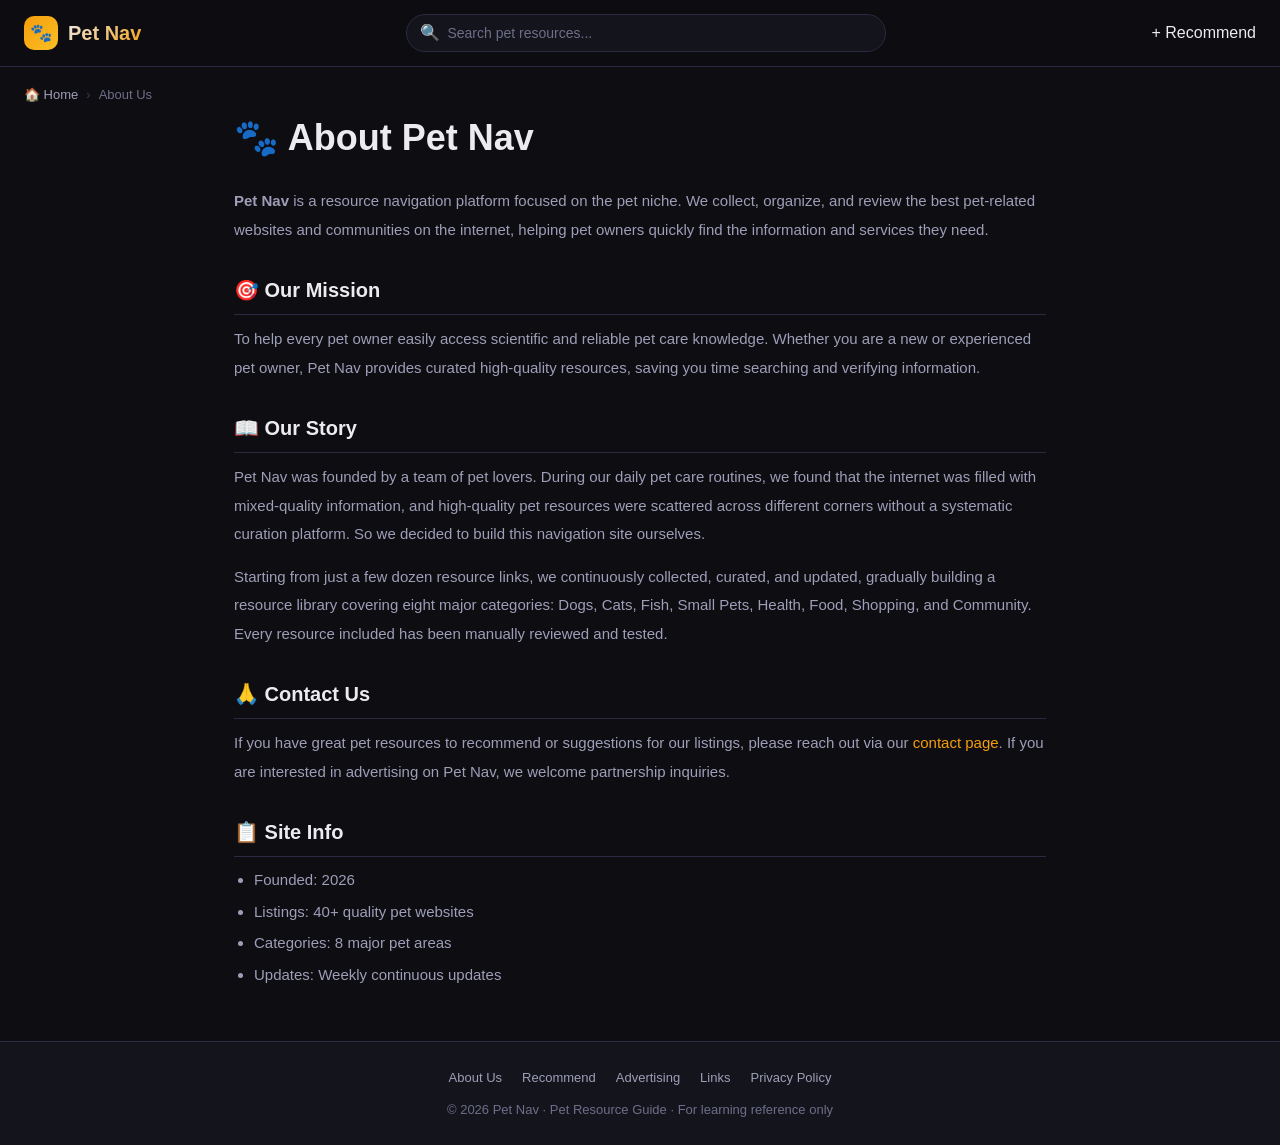
==== commit a9e9e23e: "Remove multi-language system, keep pure English site" ====
--- a/about.html
+++ b/about.html
@@ -1,44 +1,24 @@
 ﻿<!DOCTYPE html><html lang="en"><head><meta charset="UTF-8"><meta name="viewport" content="width=device-width, initial-scale=1.0">
-    <meta name="google-site-verification" content="3oo1ja7AA0HiVp1oKQXMgiQd3FFTO9MNRyxlXl4qwM4" /><title data-i18n="about.page_title">About Us — Pet Nav</title><meta name="description" content="Learn about Pet Nav: our mission, team, and vision to provide the best pet resource navigation for pet owners." data-i18n="about.desc"><link rel="stylesheet" href="style.css">
-    <script src="i18n.js"></script></head><body data-page="about">   <header>
-    <div class="lang-selector">
-      <select id="lang-select" onchange="i18n.setLang(this.value)">
-        <option value="en">English</option>
-        <option value="zh">中文</option>
-        <option value="ko">한국어</option>
-        <option value="ja">日本語</option>
-      </select>
-    </div>
-    <div class="header-inner"><a href="index.html" class="logo"><div class="logo-icon">🐾</div><span data-i18n="global.site_name">Pet Nav</span></a><div class="search-box"><span class="search-icon">🔍</span><form action="index.html" method="get"><input type="text" name="q" placeholder="Search pet resources..." data-i18n="global.search_placeholder" autocomplete="off"></form></div><div class="header-actions"><a href="contact.html" class="btn-submit" data-i18n="global.submit_resource">+ Recommend</a></div></div></header> <div class="breadcrumb"><a href="index.html" data-i18n="global.home">🏠 Home</a><span class="sep">›</span><span data-i18n="about.breadcrumb">About Us</span></div> <section class="content-page">   <h1 data-i18n="about.hero_title">🐾 About Pet Nav</h1>   <p data-i18n="about.intro"><strong>Pet Nav</strong> is a resource navigation platform focused on the pet niche. We collect, organize, and review the best pet-related websites and communities on the internet, helping pet owners quickly find the information and services they need.</p>      <h2 data-i18n="about.mission_title">🎯 Our Mission</h2>   <p data-i18n="about.mission_text">To help every pet owner easily access scientific and reliable pet care knowledge. Whether you are a new or experienced pet owner, Pet Nav provides curated high-quality resources, saving you time searching and verifying information.</p>      <h2 data-i18n="about.story_title">📖 Our Story</h2>   <p data-i18n="about.story_text1">Pet Nav was founded by a team of pet lovers. During our daily pet care routines, we found that the internet was filled with mixed-quality information, and high-quality pet resources were scattered across different corners without a systematic curation platform. So we decided to build this navigation site ourselves.</p>   <p data-i18n="about.story_text2">Starting from just a few dozen resource links, we continuously collected, curated, and updated, gradually building a resource library covering eight major categories: Dogs, Cats, Fish, Small Pets, Health, Food, Shopping, and Community. Every resource included has been manually reviewed and tested.</p>      <h2 data-i18n="about.contact_title">🙏 Contact Us</h2>   <p data-i18n="about.contact_text">If you have great pet resources to recommend or suggestions for our listings, please reach out via our <a href="contact.html" style="color:var(--accent);">contact page</a>. If you are interested in advertising on Pet Nav, we welcome partnership inquiries.</p>      <h2 data-i18n="about.info_title">📋 Site Info</h2>   <ul>     <li data-i18n="about.info_item1">Founded: 2026</li>     <li data-i18n="about.info_item2">Listings: 40+ quality pet websites</li>     <li data-i18n="about.info_item3">Categories: 8 major pet areas</li>     <li data-i18n="about.info_item4">Updates: Weekly continuous updates</li>   </ul> </section>   <footer><div class="links"><a href="about.html" data-i18n="global.footer_about">About Us</a><a href="contact.html" data-i18n="global.footer_recommend">Recommend</a><a href="contact.html" data-i18n="global.footer_advertise">Advertising</a><a href="#" data-i18n="global.footer_links">Links</a><a href="privacy.html" data-i18n="global.footer_privacy">Privacy Policy</a></div><p data-i18n="global.footer_copyright">&copy; 2026 Pet Nav &middot; Pet Resource Guide &middot; For learning reference only</p></footer> <script>
-i18n.register('about', {
-  "page_title": { "en": "About Us — Pet Nav", "zh": "About Us — Pet Nav", "ko": "About Us — Pet Nav", "ja": "About Us — Pet Nav" },
-  "desc": { "en": "Learn about Pet Nav: our mission, team, and vision to provide the best pet resource navigation for pet owners.", "zh": "了解宠物导航：我们的使命、团队和愿景，致力于为宠物主提供最优的养宠资源导航服务。", "ko": "Learn about Pet Nav: our mission, team, and vision to provide the best pet resource navigation for pet owners.", "ja": "Learn about Pet Nav: our mission, team, and vision to provide the best pet resource navigation for pet owners." },
-  "breadcrumb": { "en": "About Us", "zh": "关于我们", "ko": "About Us", "ja": "About Us" },
-  "hero_title": { "en": "🐾 About Pet Nav", "zh": "🐾 关于宠物导航", "ko": "🐾 About Pet Nav", "ja": "🐾 About Pet Nav" },
-  "intro": { "en": "Pet Nav is a resource navigation platform focused on the pet niche. We collect, organize, and review the best pet-related websites and communities on the internet, helping pet owners quickly find the information and services they need.", "zh": "Pet Nav is a resource navigation platform focused on the pet niche. We collect, organize, and review the best pet-related websites and communities on the internet, helping pet owners quickly find the information and services they need.", "ko": "Pet Nav is a resource navigation platform focused on the pet niche. We collect, organize, and review the best pet-related websites and communities on the internet, helping pet owners quickly find the information and services they need.", "ja": "Pet Nav is a resource navigation platform focused on the pet niche. We collect, organize, and review the best pet-related websites and communities on the internet, helping pet owners quickly find the information and services they need." },
-  "mission_title": { "en": "🎯 Our Mission", "zh": "🎯 Our Mission", "ko": "🎯 Our Mission", "ja": "🎯 Our Mission" },
-  "mission_text": { "en": "To help every pet owner easily access scientific and reliable pet care knowledge. Whether you are a new or experienced pet owner, Pet Nav provides curated high-quality resources, saving you time searching and verifying information.", "zh": "To help every pet owner easily access scientific and reliable pet care knowledge. Whether you are a new or experienced pet owner, Pet Nav provides curated high-quality resources, saving you time searching and verifying information.", "ko": "To help every pet owner easily access scientific and reliable pet care knowledge. Whether you are a new or experienced pet owner, Pet Nav provides curated high-quality resources, saving you time searching and verifying information.", "ja": "To help every pet owner easily access scientific and reliable pet care knowledge. Whether you are a new or experienced pet owner, Pet Nav provides curated high-quality resources, saving you time searching and verifying information." },
-  "story_title": { "en": "📖 Our Story", "zh": "📖 Our Story", "ko": "📖 Our Story", "ja": "📖 Our Story" },
-  "story_text1": { "en": "Pet Nav was founded by a team of pet lovers. During our daily pet care routines, we found that the internet was filled with mixed-quality information, and high-quality pet resources were scattered across different corners without a systematic curation platform. So we decided to build this navigation site ourselves.", "zh": "Pet Nav was founded by a team of pet lovers. During our daily pet care routines, we found that the internet was filled with mixed-quality information, and high-quality pet resources were scattered across different corners without a systematic curation platform. So we decided to build this navigation site ourselves.", "ko": "Pet Nav was founded by a team of pet lovers. During our daily pet care routines, we found that the internet was filled with mixed-quality information, and high-quality pet resources were scattered across different corners without a systematic curation platform. So we decided to build this navigation site ourselves.", "ja": "Pet Nav was founded by a team of pet lovers. During our daily pet care routines, we found that the internet was filled with mixed-quality information, and high-quality pet resources were scattered across different corners without a systematic curation platform. So we decided to build this navigation site ourselves." },
-  "story_text2": { "en": "Starting from just a few dozen resource links, we continuously collected, curated, and updated, gradually building a resource library covering eight major categories: Dogs, Cats, Fish, Small Pets, Health, Food, Shopping, and Community. Every resource included has been manually reviewed and tested.", "zh": "Starting from just a few dozen resource links, we continuously collected, curated, and updated, gradually building a resource library covering eight major categories: Dogs, Cats, Fish, Small Pets, Health, Food, Shopping, and Community. Every resource included has been manually reviewed and tested.", "ko": "Starting from just a few dozen resource links, we continuously collected, curated, and updated, gradually building a resource library covering eight major categories: Dogs, Cats, Fish, Small Pets, Health, Food, Shopping, and Community. Every resource included has been manually reviewed and tested.", "ja": "Starting from just a few dozen resource links, we continuously collected, curated, and updated, gradually building a resource library covering eight major categories: Dogs, Cats, Fish, Small Pets, Health, Food, Shopping, and Community. Every resource included has been manually reviewed and tested." },
-  "contact_title": { "en": "🙏 Contact Us", "zh": "🙏 Contact Us", "ko": "🙏 Contact Us", "ja": "🙏 Contact Us" },
-  "contact_text": { "en": "If you have great pet resources to recommend or suggestions for our listings, please reach out via our contact page. If you are interested in advertising on Pet Nav, we welcome partnership inquiries.", "zh": "If you have great pet resources to recommend or suggestions for our listings, please reach out via our contact page. If you are interested in advertising on Pet Nav, we welcome partnership inquiries.", "ko": "If you have great pet resources to recommend or suggestions for our listings, please reach out via our contact page. If you are interested in advertising on Pet Nav, we welcome partnership inquiries.", "ja": "If you have great pet resources to recommend or suggestions for our listings, please reach out via our contact page. If you are interested in advertising on Pet Nav, we welcome partnership inquiries." },
-  "info_title": { "en": "📋 Site Info", "zh": "📋 Site Info", "ko": "📋 Site Info", "ja": "📋 Site Info" },
-  "info_item1": { "en": "Founded: 2026", "zh": "Founded: 2026", "ko": "Founded: 2026", "ja": "Founded: 2026" },
-  "info_item2": { "en": "Listings: 40+ quality pet websites", "zh": "Listings: 40+ quality pet websites", "ko": "Listings: 40+ quality pet websites", "ja": "Listings: 40+ quality pet websites" },
-  "info_item3": { "en": "Categories: 8 major pet areas", "zh": "Categories: 8 major pet areas", "ko": "Categories: 8 major pet areas", "ja": "Categories: 8 major pet areas" },
-  "info_item4": { "en": "Updates: Weekly continuous updates", "zh": "Updates: Weekly continuous updates", "ko": "Updates: Weekly continuous updates", "ja": "Updates: Weekly continuous updates" },
-});
-i18n.register('global', {
-  "site_name": { "en": "Pet Nav" },
-  "search_placeholder": { "en": "Search pet resources..." },
-  "submit_resource": { "en": "+ Recommend" },
-  "home": { "en": "🏠 Home" },
-  "footer_about": { "en": "About Us" },
-  "footer_recommend": { "en": "Recommend" },
-  "footer_advertise": { "en": "Advertising" },
-  "footer_links": { "en": "Links" },
-  "footer_privacy": { "en": "Privacy Policy" },
-  "footer_copyright": { "en": "© 2026 Pet Nav · Pet Resource Guide · For learning reference only" }
-});
-</script></body></html>+<meta name="google-site-verification" content="3oo1ja7AA0HiVp1oKQXMgiQd3FFTO9MNRyxlXl4qwM4" /><title>About Us — Pet Nav</title><meta name="description" content="Learn about Pet Nav: our mission, team, and vision to provide the best pet resource navigation for pet owners."><link rel="stylesheet" href="style.css"></head><body>
+<header>
+<div class="header-inner"><a href="index.html" class="logo"><div class="logo-icon">🐾</div><span>Pet Nav</span></a><div class="search-box"><span class="search-icon">🔍</span><form action="index.html" method="get"><input type="text" name="q" placeholder="Search pet resources..." autocomplete="off"></form></div><div class="header-actions"><a href="contact.html" class="btn-submit">+ Recommend</a></div></div></header>
+<div class="breadcrumb"><a href="index.html">🏠 Home</a><span class="sep">›</span><span>About Us</span></div>
+<section class="content-page">
+<h1>🐾 About Pet Nav</h1>
+<p><strong>Pet Nav</strong> is a resource navigation platform focused on the pet niche. We collect, organize, and review the best pet-related websites and communities on the internet, helping pet owners quickly find the information and services they need.</p>
+<h2>🎯 Our Mission</h2>
+<p>To help every pet owner easily access scientific and reliable pet care knowledge. Whether you are a new or experienced pet owner, Pet Nav provides curated high-quality resources, saving you time searching and verifying information.</p>
+<h2>📖 Our Story</h2>
+<p>Pet Nav was founded by a team of pet lovers. During our daily pet care routines, we found that the internet was filled with mixed-quality information, and high-quality pet resources were scattered across different corners without a systematic curation platform. So we decided to build this navigation site ourselves.</p>
+<p>Starting from just a few dozen resource links, we continuously collected, curated, and updated, gradually building a resource library covering eight major categories: Dogs, Cats, Fish, Small Pets, Health, Food, Shopping, and Community. Every resource included has been manually reviewed and tested.</p>
+<h2>🙏 Contact Us</h2>
+<p>If you have great pet resources to recommend or suggestions for our listings, please reach out via our <a href="contact.html" style="color:var(--accent);">contact page</a>. If you are interested in advertising on Pet Nav, we welcome partnership inquiries.</p>
+<h2>📋 Site Info</h2>
+<ul>
+<li>Founded: 2026</li>
+<li>Listings: 40+ quality pet websites</li>
+<li>Categories: 8 major pet areas</li>
+<li>Updates: Weekly continuous updates</li>
+</ul>
+</section>
+<footer><div class="links"><a href="about.html">About Us</a><a href="contact.html">Recommend</a><a href="contact.html">Advertising</a><a href="#">Links</a><a href="privacy.html">Privacy Policy</a></div><p>&copy; 2026 Pet Nav &middot; Pet Resource Guide &middot; For learning reference only</p></footer></body></html>
--- a/style.css
+++ b/style.css
@@ -186,29 +186,3 @@
 
 @media (max-width: 768px) { .header-inner { flex-wrap: wrap; } .search-box { order: 3; max-width: 100%; flex-basis: 100%; } .hero { padding: 24px 16px 20px; } .main-layout { padding: 0 16px 24px; } .article, .content-page { padding: 0 16px 24px; } }
 
-
-/* ===== Language Selector ===== */
-.lang-selector {
-  position: absolute;
-  top: 12px;
-  left: 12px;
-  z-index: 1000;
-}
-.lang-selector select {
-  padding: 4px 8px;
-  font-size: 13px;
-  border: 1px solid #ddd;
-  border-radius: 6px;
-  background: rgba(255,255,255,0.95);
-  cursor: pointer;
-  outline: none;
-  font-family: inherit;
-}
-.lang-selector select:hover {
-  border-color: #7c3aed;
-}
-
-/* Header needs position relative for absolute positioning of lang selector */
-.header-inner {
-  position: relative;
-}
